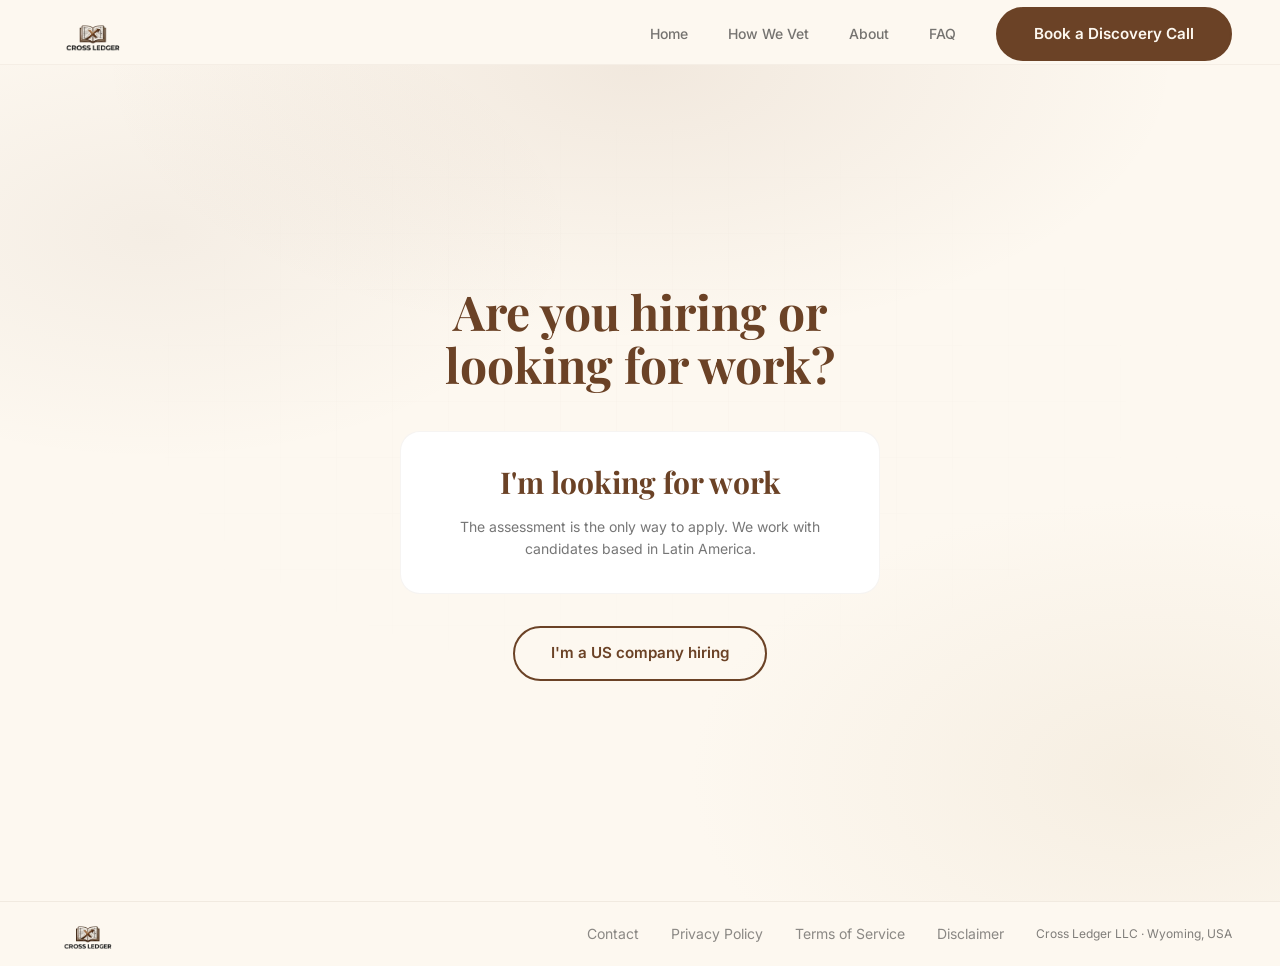
==== book/index.html @ 68eb2df6 "Route booking links through a hiring-or-candidate fork. Job candidates were filling the company Cale" ====
<!DOCTYPE html>
<html lang="en">
<head>
  <meta charset="UTF-8">
  <link rel="icon" type="image/png" href="/favicon.png">
  <link rel="apple-touch-icon" href="/apple-touch-icon.png">
  <meta name="viewport" content="width=device-width, initial-scale=1.0">
  <title>Book a Call | Cross Ledger</title>
  <meta name="description" content="Candidates apply through the assessment. US companies hiring a bookkeeper can book a discovery call.">
  <meta property="og:type" content="website">
  <meta property="og:url" content="https://crossledger.net/book">
  <meta property="og:title" content="Book a Call | Cross Ledger">
  <meta property="og:description" content="Candidates apply through the assessment. US companies hiring a bookkeeper can book a discovery call.">
  <meta property="og:image" content="https://crossledger.net/og-image.png">
  <meta property="og:image:width" content="1200">
  <meta property="og:image:height" content="630">
  <meta name="twitter:card" content="summary_large_image">
  <meta name="twitter:title" content="Book a Call | Cross Ledger">
  <meta name="twitter:description" content="Candidates apply through the assessment. US companies hiring a bookkeeper can book a discovery call.">
  <meta name="twitter:image" content="https://crossledger.net/og-image.png">
  <link rel="preconnect" href="https://fonts.googleapis.com">
  <link rel="preconnect" href="https://fonts.gstatic.com" crossorigin>
  <link rel="stylesheet" href="https://fonts.googleapis.com/css2?family=Inter:wght@400;500;600;700;800&family=Playfair+Display:wght@500;600;700;800&display=swap">
  <link rel="stylesheet" href="/tailwind.css">
  <link rel="stylesheet" href="/styles.css">
</head>
<body class="bg-cream">

  <!-- Nav -->
  <nav class="sticky top-0 z-50 bg-[#FDF8F0]/95 backdrop-blur-md border-b border-[#6B4226]/5">
    <div class="max-w-7xl mx-auto px-5 sm:px-8 lg:px-12">
      <div class="flex items-center justify-between h-16 pt-1">
        <a href="/index.html" class="flex-shrink-0">
          <img src="/logo.webp" alt="Cross Ledger" width="414" height="168" class="h-9 w-auto">
        </a>
        <div class="hidden md:flex items-center gap-10">
          <a href="/index.html" class="nav-link text-sm font-medium text-[#1a1a1a]/60 hover:text-[#6B4226] transition-colors">Home</a>
          <a href="/vetting.html" class="nav-link text-sm font-medium text-[#1a1a1a]/60 hover:text-[#6B4226] transition-colors">How We Vet</a>
          <a href="/about.html" class="nav-link text-sm font-medium text-[#1a1a1a]/60 hover:text-[#6B4226] transition-colors">About</a>
          <a href="/faq.html" class="nav-link text-sm font-medium text-[#1a1a1a]/60 hover:text-[#6B4226] transition-colors">FAQ</a>
          <a href="/book" class="btn-primary text-sm">Book a Discovery Call</a>
        </div>
        <button id="mobile-nav-toggle" class="md:hidden p-2" aria-expanded="false" aria-label="Toggle navigation">
          <svg id="menu-icon" class="w-6 h-6 text-[#6B4226]" xmlns="http://www.w3.org/2000/svg" viewBox="0 0 24 24" fill="none" stroke="currentColor" stroke-width="1.75" stroke-linecap="round" stroke-linejoin="round" aria-hidden="true"><path d="M4 6h16"/><path d="M4 12h16"/><path d="M4 18h16"/></svg>
          <svg id="close-icon" class="w-6 h-6 text-[#6B4226]" style="display:none" xmlns="http://www.w3.org/2000/svg" viewBox="0 0 24 24" fill="none" stroke="currentColor" stroke-width="1.75" stroke-linecap="round" stroke-linejoin="round" aria-hidden="true"><path d="M18 6 6 18"/><path d="m6 6 12 12"/></svg>
        </button>
      </div>
    </div>
    <div id="mobile-menu" class="mobile-menu md:hidden border-t border-[#6B4226]/5">
      <div class="px-5 py-4 space-y-1">
        <a href="/index.html" class="block py-3 text-sm font-medium text-[#1a1a1a]/60">Home</a>
        <a href="/vetting.html" class="block py-3 text-sm font-medium text-[#1a1a1a]/60">How We Vet</a>
        <a href="/about.html" class="block py-3 text-sm font-medium text-[#1a1a1a]/60">About</a>
        <a href="/faq.html" class="block py-3 text-sm font-medium text-[#1a1a1a]/60">FAQ</a>
        <a href="/book" class="btn-primary text-sm text-center block mt-3">Book a Discovery Call</a>
      </div>
    </div>
  </nav>

  <section class="hero-atmosphere py-20 sm:py-28 lg:py-32 lg:min-h-[calc(100vh-4rem)] lg:flex lg:items-center">
    <div class="max-w-xl mx-auto px-5 sm:px-8 lg:px-12 text-center w-full">
      <h1 class="text-4xl sm:text-5xl font-bold text-[#6B4226] leading-[1.1] mb-10">
        Are you hiring or looking for work?
      </h1>
      <a href="https://assessment.crossledger.net" class="card block text-center mb-8">
        <h2 class="text-2xl sm:text-3xl font-bold text-[#6B4226]">I'm looking for work</h2>
        <p class="text-sm text-[#1a1a1a]/60 mt-4 leading-relaxed">The assessment is the only way to apply. We work with candidates based in Latin America.</p>
      </a>
      <a href="https://calendly.com/fedesapuppo/30min" class="btn-secondary" target="_blank" rel="noopener">I'm a US company hiring</a>
    </div>
  </section>

  <footer class="border-t border-[#6B4226]/8 py-4">
    <div class="max-w-7xl mx-auto px-5 sm:px-8 lg:px-12">
      <div class="flex flex-col sm:flex-row justify-between items-center gap-6">
        <img src="/logo.webp" alt="Cross Ledger" width="414" height="168" loading="lazy" decoding="async" class="h-8 w-auto">
        <div class="flex flex-wrap justify-center items-center gap-x-8 gap-y-3 text-sm text-[#1a1a1a]/50">
          <a href="mailto:fedesapuppo@hotmail.com" class="hover:text-[#6B4226] transition-colors">Contact</a>
          <a href="/privacy.html" class="hover:text-[#6B4226] transition-colors">Privacy Policy</a>
          <a href="/terms.html" class="hover:text-[#6B4226] transition-colors">Terms of Service</a>
          <a href="/disclaimer.html" class="hover:text-[#6B4226] transition-colors">Disclaimer</a>
          <span class="text-xs text-[#1a1a1a]/55">Cross Ledger LLC &middot; Wyoming, USA</span>
        </div>
      </div>
    </div>
  </footer>

  <script src="/main.js"></script>
</body>
</html>
---- styles.css ----
:root {
  --cream: #FDF8F0;
  --cream-dark: #F5EDE0;
  --brown: #6B4226;
  --brown-dark: #4E2F1A;
  --brown-light: #8B5E3C;
  --brown-muted: rgba(107, 66, 38, 0.08);
  --dark: #1a1a1a;
  --white: #ffffff;
}

* { box-sizing: border-box; }

html { scroll-behavior: smooth; }

body {
  font-family: 'Inter', system-ui, -apple-system, sans-serif;
  color: var(--dark);
  background-color: var(--cream);
  margin: 0;
  -webkit-font-smoothing: antialiased;
}

h1, h2, h3, h4 {
  font-family: 'Playfair Display', Georgia, serif;
  line-height: 1.15;
}

img { max-width: 100%; height: auto; }

/* Buttons */
.btn-primary {
  background-color: var(--brown);
  color: var(--cream);
  padding: 0.875rem 2.25rem;
  border-radius: 9999px;
  font-weight: 600;
  font-size: 0.95rem;
  transition: all 0.25s ease;
  display: inline-flex;
  align-items: center;
  gap: 0.5rem;
  text-decoration: none;
  border: 2px solid var(--brown);
}

.btn-primary:hover {
  background-color: var(--brown-dark);
  border-color: var(--brown-dark);
  transform: translateY(-2px);
  box-shadow: 0 8px 24px rgba(107, 66, 38, 0.25);
}

.btn-secondary {
  background-color: transparent;
  color: var(--brown);
  padding: 0.875rem 2.25rem;
  border-radius: 9999px;
  font-weight: 600;
  font-size: 0.95rem;
  border: 2px solid var(--brown);
  transition: all 0.25s ease;
  display: inline-flex;
  align-items: center;
  gap: 0.5rem;
  text-decoration: none;
}

.btn-secondary:hover {
  background-color: var(--brown);
  color: var(--cream);
  transform: translateY(-2px);
  box-shadow: 0 8px 24px rgba(107, 66, 38, 0.15);
}

.btn-light {
  background-color: var(--cream);
  color: var(--brown);
  padding: 0.875rem 2.25rem;
  border-radius: 9999px;
  font-weight: 600;
  font-size: 0.95rem;
  transition: all 0.25s ease;
  display: inline-flex;
  align-items: center;
  gap: 0.5rem;
  text-decoration: none;
  border: 2px solid var(--cream);
}

.btn-light:hover {
  background-color: var(--white);
  transform: translateY(-2px);
  box-shadow: 0 8px 24px rgba(0, 0, 0, 0.15);
}

/* Cards */
.card {
  background-color: var(--white);
  border-radius: 1.25rem;
  padding: 2rem;
  border: 1px solid rgba(107, 66, 38, 0.06);
  transition: all 0.3s ease;
}

.card:hover {
  box-shadow: 0 12px 40px rgba(107, 66, 38, 0.1);
  transform: translateY(-4px);
}

/* Icon circles */
.icon-circle {
  width: 3.5rem;
  height: 3.5rem;
  border-radius: 1rem;
  background-color: var(--brown-muted);
  display: flex;
  align-items: center;
  justify-content: center;
  flex-shrink: 0;
  margin-bottom: 1.25rem;
}

.icon-circle svg {
  width: 1.5rem;
  height: 1.5rem;
  color: var(--brown);
  stroke-width: 1.75;
}

/* Founder photo */
.founder-photo {
  width: 9rem;
  height: 9rem;
  border-radius: 50%;
  object-fit: cover;
  display: block;
  margin: 0 auto 1.5rem;
  background-color: var(--brown-muted);
  box-shadow: 0 6px 20px rgba(107, 66, 38, 0.12);
}

/* Step numbers */
.step-number {
  width: 3.25rem;
  height: 3.25rem;
  border-radius: 50%;
  background-color: var(--brown);
  color: var(--cream);
  display: flex;
  align-items: center;
  justify-content: center;
  font-weight: 700;
  font-size: 1.125rem;
  flex-shrink: 0;
}

.step-connector {
  width: 2px;
  flex: 1;
  background: linear-gradient(to bottom, var(--brown), rgba(107, 66, 38, 0.15));
  margin: 0.5rem 0;
}

/* Trust badges */
.trust-badge {
  background-color: var(--white);
  border: 1px solid rgba(107, 66, 38, 0.08);
  border-radius: 1.25rem;
  padding: 2rem;
  text-align: center;
  transition: all 0.3s ease;
}

.trust-badge:hover {
  box-shadow: 0 8px 32px rgba(107, 66, 38, 0.1);
  transform: translateY(-2px);
}

/* FAQ accordion */
.faq-item {
  border-bottom: 1px solid rgba(107, 66, 38, 0.1);
}

.faq-question {
  cursor: pointer;
  padding: 1.5rem 0;
  display: flex;
  justify-content: space-between;
  align-items: center;
  gap: 1.5rem;
}

.faq-question h3 {
  font-family: 'Inter', sans-serif;
  font-weight: 600;
  font-size: 1.05rem;
  margin: 0;
}

.faq-chevron {
  transition: transform 0.3s ease;
  flex-shrink: 0;
  width: 1.25rem;
  height: 1.25rem;
  color: var(--brown);
}

.faq-item.open .faq-chevron {
  transform: rotate(180deg);
}

.faq-answer {
  max-height: 0;
  overflow: hidden;
  transition: max-height 0.4s ease;
}

.faq-item.open .faq-answer {
  max-height: 600px;
}

.faq-answer p {
  padding-bottom: 1.5rem;
  line-height: 1.7;
}

/* Mobile nav */
.mobile-menu {
  max-height: 0;
  overflow: hidden;
  transition: max-height 0.3s ease;
}

.mobile-menu.open {
  max-height: 400px;
}

/* Nav active */
.nav-link.active {
  color: var(--brown);
  font-weight: 600;
}

/* Image with overlay */
.img-overlay {
  position: relative;
  border-radius: 1.5rem;
  overflow: hidden;
}

.img-overlay img {
  display: block;
  width: 100%;
  height: 100%;
  object-fit: cover;
}

/* Section divider */
.section-label {
  display: inline-flex;
  align-items: center;
  gap: 0.5rem;
  font-size: 0.8rem;
  font-weight: 700;
  letter-spacing: 0.12em;
  text-transform: uppercase;
  color: var(--brown);
  margin-bottom: 1rem;
}

.section-label::before {
  content: '';
  width: 1.5rem;
  height: 2px;
  background: var(--brown);
  display: block;
}

/* Simulation cards */
.sim-card {
  background: var(--cream);
  border-radius: 1rem;
  padding: 1.5rem;
  border: 1px solid rgba(107, 66, 38, 0.08);
}

/* CTA banner */
.cta-banner {
  background: var(--brown);
  border-radius: 2rem;
  position: relative;
  overflow: hidden;
}

.cta-banner::before {
  content: '';
  position: absolute;
  top: -50%;
  right: -20%;
  width: 60%;
  height: 200%;
  background: radial-gradient(circle, rgba(255,255,255,0.06) 0%, transparent 70%);
  pointer-events: none;
}

/* Footer */
footer a { text-decoration: none; }

/* Responsive image grid */
@media (max-width: 768px) {
  .hero-split { flex-direction: column-reverse !important; }
  .hero-split > * { width: 100% !important; }
}

/* Inline icons */
.icon {
  width: 1.5rem;
  height: 1.5rem;
  stroke-width: 1.75;
  flex-shrink: 0;
}

/* Editorial pull-quote cards */
.quote-card {
  position: relative;
  padding-top: 2.75rem;
}

.quote-card::before {
  content: '\201C';
  position: absolute;
  top: 0.9rem;
  left: 1.75rem;
  font-family: 'Playfair Display', Georgia, serif;
  font-weight: 700;
  font-size: 4.5rem;
  line-height: 1;
  color: var(--brown);
  opacity: 0.14;
  pointer-events: none;
}

.quote-card h3 {
  font-family: 'Playfair Display', Georgia, serif;
  font-weight: 600;
  font-size: 1.35rem;
  line-height: 1.3;
  color: var(--brown-dark);
  margin: 0 0 0.75rem;
}

.quote-card h3::after {
  content: '\201D';
}

/* Trust badge numerals */
.trust-numeral {
  font-family: 'Playfair Display', Georgia, serif;
  font-weight: 700;
  font-size: 3.5rem;
  line-height: 1;
  color: var(--brown);
  margin-bottom: 1rem;
  letter-spacing: -0.01em;
}

/* Vetting simulation index numerals */
.sim-grid { counter-reset: sim; }

.sim-grid .sim-card { counter-increment: sim; }

.sim-card__index {
  display: inline-block;
  font-family: 'Playfair Display', Georgia, serif;
  font-weight: 700;
  font-size: 1.6rem;
  line-height: 1;
  color: var(--brown);
  padding-bottom: 0.5rem;
  margin-bottom: 0.85rem;
  border-bottom: 1px solid rgba(107, 66, 38, 0.2);
}

.sim-card__index::before {
  content: counter(sim, decimal-leading-zero);
}

/* Hero atmosphere */
.hero-atmosphere {
  position: relative;
  overflow: hidden;
}

.hero-atmosphere::before {
  content: '';
  position: absolute;
  inset: 0;
  z-index: -1;
  background:
    radial-gradient(70% 55% at 50% 0%, rgba(139, 94, 60, 0.10), transparent 60%),
    radial-gradient(60% 50% at 12% 20%, rgba(107, 66, 38, 0.06), transparent 55%),
    radial-gradient(60% 55% at 90% 85%, rgba(245, 237, 224, 0.9), transparent 60%);
  pointer-events: none;
}

.hero-atmosphere::after {
  content: '';
  position: absolute;
  inset: 0;
  z-index: -1;
  opacity: 0.4;
  background-image:
    linear-gradient(rgba(107, 66, 38, 0.035) 1px, transparent 1px),
    linear-gradient(90deg, rgba(107, 66, 38, 0.035) 1px, transparent 1px);
  background-size: 56px 56px;
  -webkit-mask-image: radial-gradient(70% 60% at 50% 40%, #000, transparent 75%);
  mask-image: radial-gradient(70% 60% at 50% 40%, #000, transparent 75%);
  pointer-events: none;
}

/* Reveal-on-scroll (JS-gated so content is visible without JS) */
.js .reveal {
  opacity: 0;
  transform: translateY(14px);
  transition:
    opacity 0.6s cubic-bezier(0.22, 1, 0.36, 1),
    transform 0.6s cubic-bezier(0.22, 1, 0.36, 1);
  transition-delay: var(--reveal-delay, 0s);
}

.js .reveal.visible {
  opacity: 1;
  transform: none;
}

/* Staggered reveals within grids */
.js .reveal-stagger > * {
  opacity: 0;
  transform: translateY(14px);
  transition:
    opacity 0.6s cubic-bezier(0.22, 1, 0.36, 1),
    transform 0.6s cubic-bezier(0.22, 1, 0.36, 1);
}

.js .reveal-stagger.visible > * {
  opacity: 1;
  transform: none;
}

.js .reveal-stagger.visible > *:nth-child(2) { transition-delay: 0.08s; }
.js .reveal-stagger.visible > *:nth-child(3) { transition-delay: 0.16s; }
.js .reveal-stagger.visible > *:nth-child(4) { transition-delay: 0.24s; }
.js .reveal-stagger.visible > *:nth-child(5) { transition-delay: 0.32s; }
.js .reveal-stagger.visible > *:nth-child(6) { transition-delay: 0.40s; }
.js .reveal-stagger.visible > *:nth-child(7) { transition-delay: 0.48s; }

/* Step connectors draw in as the step reveals */
.js .reveal .step-connector {
  transform: scaleY(0);
  transform-origin: top;
  transition: transform 0.6s cubic-bezier(0.22, 1, 0.36, 1) 0.15s;
}

.js .reveal.visible .step-connector {
  transform: scaleY(1);
}

/* Hero entrance (pure CSS, runs once on load) */
@keyframes heroRise {
  from { opacity: 0; transform: translateY(16px); }
  to { opacity: 1; transform: none; }
}

.hero-rise {
  animation: heroRise 0.7s cubic-bezier(0.22, 1, 0.36, 1) both;
  animation-delay: var(--rise-delay, 0s);
}

/* Motion off for users who prefer reduced motion */
@media (prefers-reduced-motion: reduce) {
  html { scroll-behavior: auto; }

  .js .reveal,
  .js .reveal-stagger > *,
  .js .reveal.visible,
  .js .reveal-stagger.visible > * {
    opacity: 1 !important;
    transform: none !important;
    transition: none !important;
  }

  .js .reveal .step-connector,
  .js .reveal.visible .step-connector {
    transform: none !important;
    transition: none !important;
  }

  .hero-rise {
    animation: none !important;
  }
}
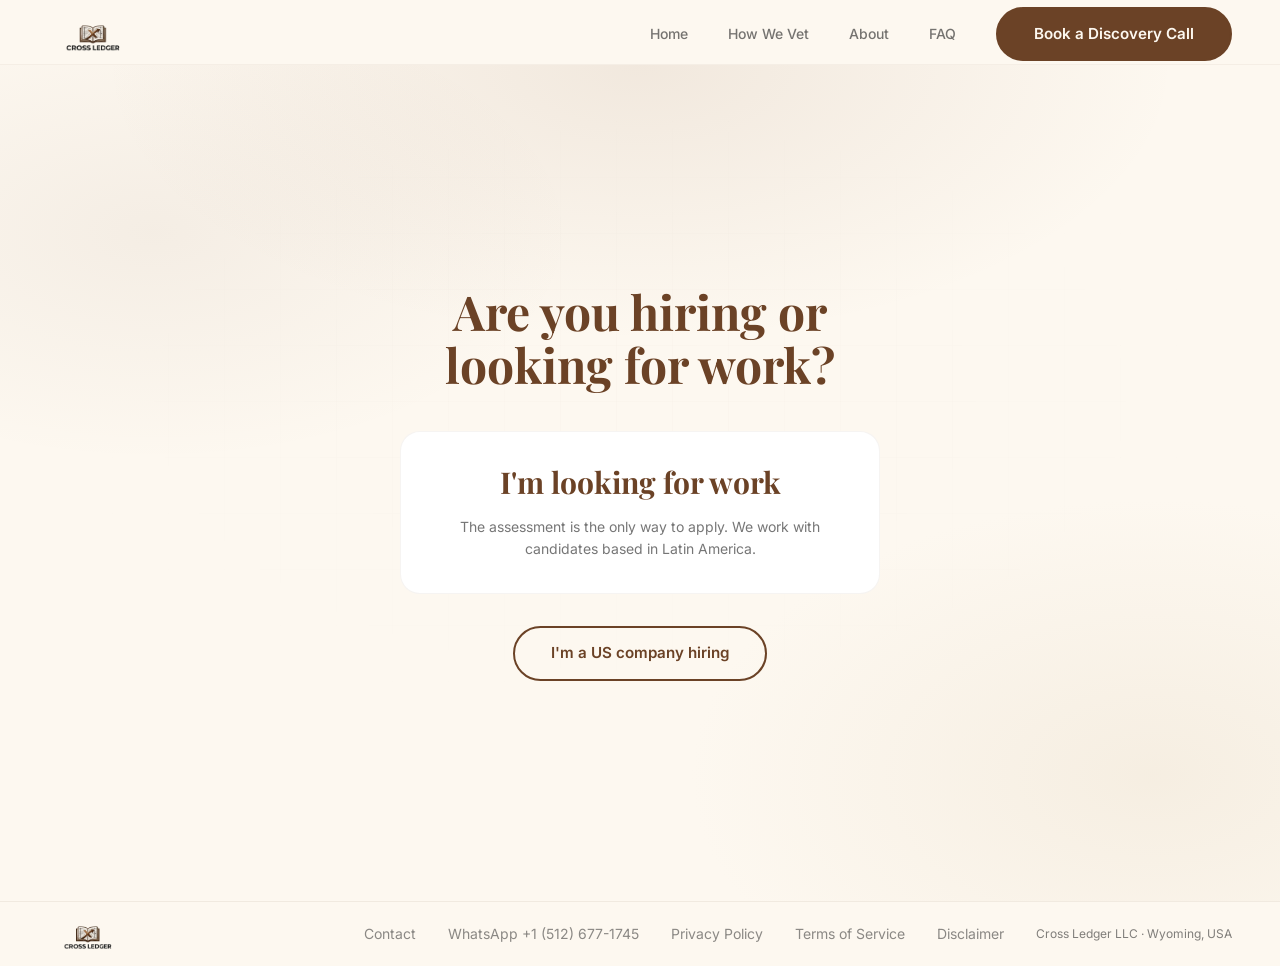
==== commit 2eea46f9: "Add a WhatsApp contact next to the footer email link. Co-authored-by: Federico Sapuppo <fedesapuppo@" ====
--- a/book/index.html
+++ b/book/index.html
@@ -76,6 +76,7 @@
         <img src="/logo.webp" alt="Cross Ledger" width="414" height="168" loading="lazy" decoding="async" class="h-8 w-auto">
         <div class="flex flex-wrap justify-center items-center gap-x-8 gap-y-3 text-sm text-[#1a1a1a]/50">
           <a href="mailto:fedesapuppo@hotmail.com" class="hover:text-[#6B4226] transition-colors">Contact</a>
+          <a href="https://wa.me/15126771745" target="_blank" rel="noopener" class="hover:text-[#6B4226] transition-colors">WhatsApp +1 (512) 677-1745</a>
           <a href="/privacy.html" class="hover:text-[#6B4226] transition-colors">Privacy Policy</a>
           <a href="/terms.html" class="hover:text-[#6B4226] transition-colors">Terms of Service</a>
           <a href="/disclaimer.html" class="hover:text-[#6B4226] transition-colors">Disclaimer</a>
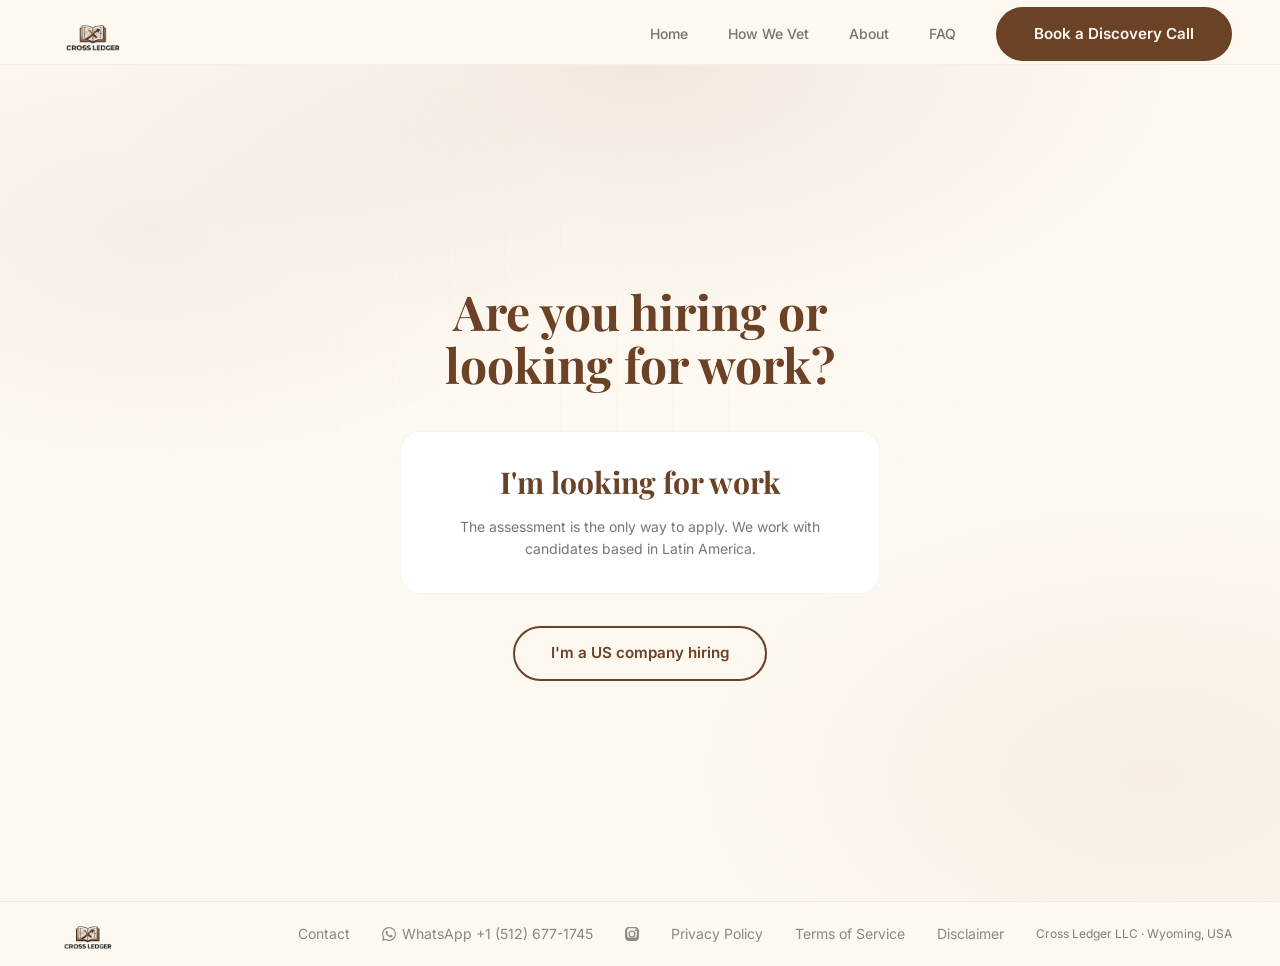
==== commit 3f621e9d: "Add an Instagram icon to the footer contact list. Co-authored-by: Federico Sapuppo <fedesapuppo@hotm" ====
--- a/book/index.html
+++ b/book/index.html
@@ -76,7 +76,8 @@
         <img src="/logo.webp" alt="Cross Ledger" width="414" height="168" loading="lazy" decoding="async" class="h-8 w-auto">
         <div class="flex flex-wrap justify-center items-center gap-x-8 gap-y-3 text-sm text-[#1a1a1a]/50">
           <a href="mailto:fedesapuppo@hotmail.com" class="hover:text-[#6B4226] transition-colors">Contact</a>
-          <a href="https://wa.me/15126771745" target="_blank" rel="noopener" class="hover:text-[#6B4226] transition-colors">WhatsApp +1 (512) 677-1745</a>
+          <a href="https://wa.me/15126771745" target="_blank" rel="noopener" class="inline-flex items-center gap-1.5 hover:text-[#6B4226] transition-colors"><svg xmlns="http://www.w3.org/2000/svg" viewBox="0 0 24 24" fill="currentColor" class="w-3.5 h-3.5" aria-hidden="true"><path d="M17.472 14.382c-.297-.149-1.758-.867-2.03-.967-.273-.099-.471-.148-.67.15-.197.297-.767.966-.94 1.164-.173.199-.347.223-.644.075-.297-.15-1.255-.463-2.39-1.475-.883-.788-1.48-1.761-1.653-2.059-.173-.297-.018-.458.13-.606.134-.133.298-.347.446-.52.149-.174.198-.298.298-.497.099-.198.05-.371-.025-.52-.075-.149-.669-1.612-.916-2.207-.242-.579-.487-.5-.669-.51-.173-.008-.371-.01-.57-.01-.198 0-.52.074-.792.372-.272.297-1.04 1.016-1.04 2.479 0 1.462 1.065 2.875 1.213 3.074.149.198 2.096 3.2 5.077 4.487.709.306 1.262.489 1.694.625.712.227 1.36.195 1.871.118.571-.085 1.758-.719 2.006-1.413.248-.694.248-1.289.173-1.413-.074-.124-.272-.198-.57-.347m-5.421 7.403h-.004a9.87 9.87 0 0 1-5.031-1.378l-.361-.214-3.741.982.998-3.648-.235-.374a9.86 9.86 0 0 1-1.51-5.26c.001-5.45 4.436-9.884 9.888-9.884 2.64 0 5.122 1.03 6.988 2.898a9.825 9.825 0 0 1 2.893 6.994c-.003 5.45-4.435 9.884-9.885 9.884m8.413-18.297A11.815 11.815 0 0 0 12.05 0C5.495 0 .16 5.335.157 11.892c0 2.096.547 4.142 1.588 5.945L.057 24l6.305-1.654a11.882 11.882 0 0 0 5.683 1.448h.005c6.554 0 11.89-5.335 11.893-11.893a11.821 11.821 0 0 0-3.48-8.413z"/></svg>WhatsApp +1 (512) 677-1745</a>
+          <a href="https://www.instagram.com/crossledger.accountants/" target="_blank" rel="noopener" aria-label="Instagram" class="inline-flex items-center hover:text-[#6B4226] transition-colors"><svg xmlns="http://www.w3.org/2000/svg" viewBox="0 0 24 24" fill="currentColor" class="w-3.5 h-3.5" aria-hidden="true"><path d="M12 0C8.74 0 8.333.015 7.053.072 5.775.132 4.905.333 4.14.63a5.89 5.89 0 0 0-2.126 1.384A5.89 5.89 0 0 0 .63 4.14C.333 4.905.131 5.775.072 7.053.012 8.333 0 8.74 0 12s.015 3.667.072 4.947c.06 1.277.261 2.148.558 2.913a5.89 5.89 0 0 0 1.384 2.126A5.89 5.89 0 0 0 4.14 23.37c.766.296 1.636.499 2.913.558C8.333 23.988 8.74 24 12 24s3.667-.015 4.947-.072c1.277-.06 2.148-.262 2.913-.558a5.89 5.89 0 0 0 2.126-1.384 5.89 5.89 0 0 0 1.384-2.126c.296-.765.499-1.636.558-2.913.06-1.28.072-1.687.072-4.947s-.015-3.667-.072-4.947c-.06-1.277-.262-2.149-.558-2.913a5.89 5.89 0 0 0-1.384-2.126A5.89 5.89 0 0 0 19.86.63c-.765-.297-1.636-.499-2.913-.558C15.667.012 15.26 0 12 0zm0 2.16c2.67 0 2.987.01 4.04.059.976.045 1.504.207 1.857.344.467.182.8.398 1.15.748.35.35.566.683.748 1.15.137.353.3.881.344 1.857.048 1.054.058 1.37.058 4.04s-.01 2.986-.058 4.04c-.045.976-.207 1.504-.344 1.857-.182.466-.399.8-.748 1.15-.35.35-.683.566-1.15.748-.353.137-.882.3-1.857.344-1.054.048-1.37.058-4.04.058s-2.987-.01-4.04-.058c-.976-.045-1.504-.207-1.857-.344-.467-.182-.8-.398-1.15-.748-.35-.35-.566-.683-.748-1.15-.137-.353-.3-.881-.344-1.857-.048-1.054-.058-1.37-.058-4.04s.01-2.986.058-4.04c.045-.976.207-1.504.344-1.857.182-.466.399-.8.748-1.15.35-.35.683-.566 1.15-.748.353-.137.882-.3 1.857-.344 1.053-.048 1.37-.058 4.04-.058zM12 5.838a6.162 6.162 0 1 0 0 12.324 6.162 6.162 0 0 0 0-12.324zM12 16a4 4 0 1 1 0-8 4 4 0 0 1 0 8zm6.406-11.845a1.44 1.44 0 1 0 0 2.881 1.44 1.44 0 0 0 0-2.881z"/></svg></a>
           <a href="/privacy.html" class="hover:text-[#6B4226] transition-colors">Privacy Policy</a>
           <a href="/terms.html" class="hover:text-[#6B4226] transition-colors">Terms of Service</a>
           <a href="/disclaimer.html" class="hover:text-[#6B4226] transition-colors">Disclaimer</a>
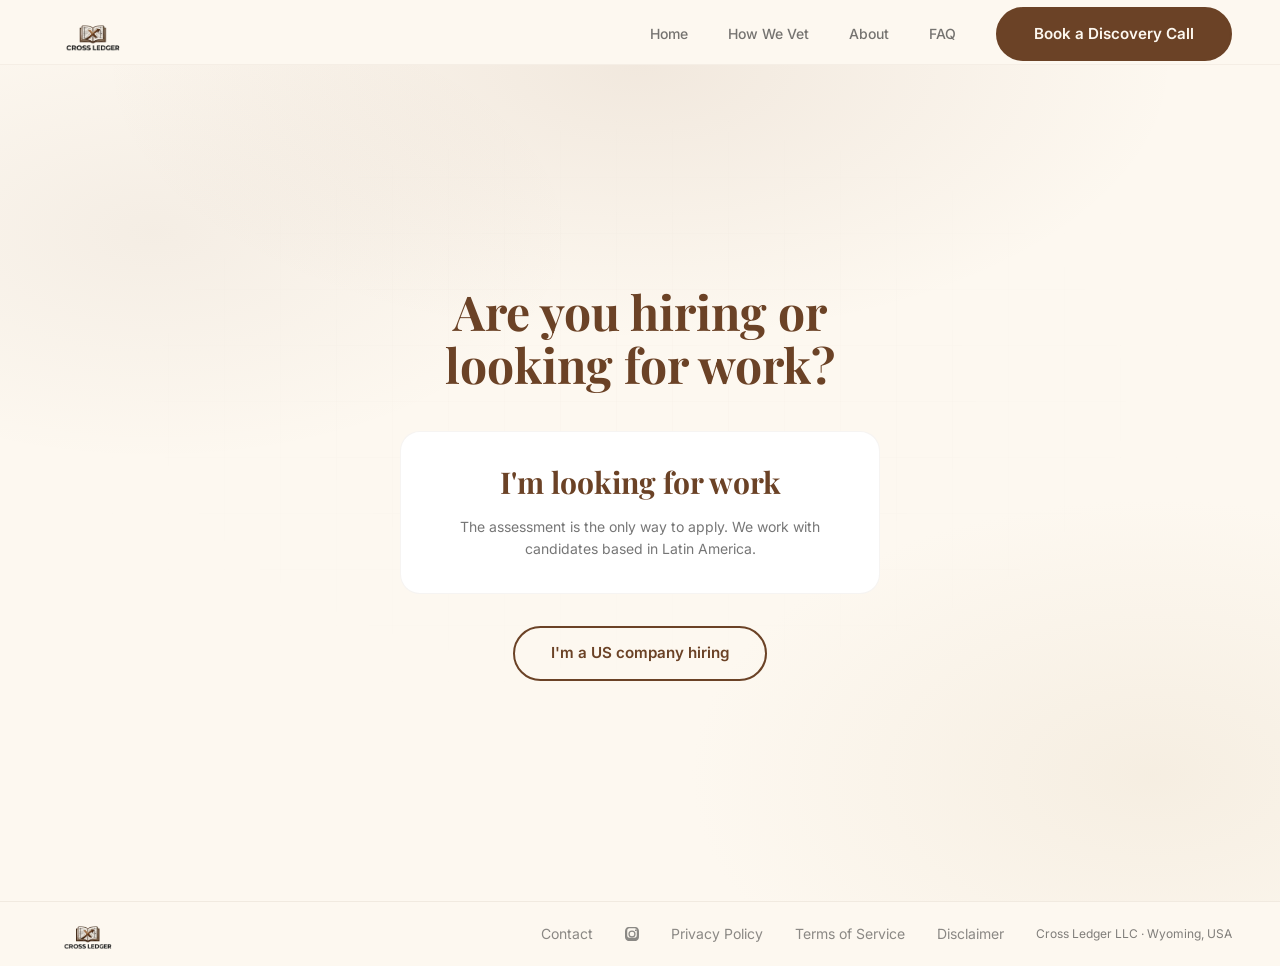
==== commit d28e8752: "Remove the WhatsApp contact from the footer. Co-authored-by: Federico Sapuppo <fedesapuppo@hotmail.c" ====
--- a/book/index.html
+++ b/book/index.html
@@ -76,7 +76,6 @@
         <img src="/logo.webp" alt="Cross Ledger" width="414" height="168" loading="lazy" decoding="async" class="h-8 w-auto">
         <div class="flex flex-wrap justify-center items-center gap-x-8 gap-y-3 text-sm text-[#1a1a1a]/50">
           <a href="mailto:fedesapuppo@hotmail.com" class="hover:text-[#6B4226] transition-colors">Contact</a>
-          <a href="https://wa.me/15126771745" target="_blank" rel="noopener" class="inline-flex items-center gap-1.5 hover:text-[#6B4226] transition-colors"><svg xmlns="http://www.w3.org/2000/svg" viewBox="0 0 24 24" fill="currentColor" class="w-3.5 h-3.5" aria-hidden="true"><path d="M17.472 14.382c-.297-.149-1.758-.867-2.03-.967-.273-.099-.471-.148-.67.15-.197.297-.767.966-.94 1.164-.173.199-.347.223-.644.075-.297-.15-1.255-.463-2.39-1.475-.883-.788-1.48-1.761-1.653-2.059-.173-.297-.018-.458.13-.606.134-.133.298-.347.446-.52.149-.174.198-.298.298-.497.099-.198.05-.371-.025-.52-.075-.149-.669-1.612-.916-2.207-.242-.579-.487-.5-.669-.51-.173-.008-.371-.01-.57-.01-.198 0-.52.074-.792.372-.272.297-1.04 1.016-1.04 2.479 0 1.462 1.065 2.875 1.213 3.074.149.198 2.096 3.2 5.077 4.487.709.306 1.262.489 1.694.625.712.227 1.36.195 1.871.118.571-.085 1.758-.719 2.006-1.413.248-.694.248-1.289.173-1.413-.074-.124-.272-.198-.57-.347m-5.421 7.403h-.004a9.87 9.87 0 0 1-5.031-1.378l-.361-.214-3.741.982.998-3.648-.235-.374a9.86 9.86 0 0 1-1.51-5.26c.001-5.45 4.436-9.884 9.888-9.884 2.64 0 5.122 1.03 6.988 2.898a9.825 9.825 0 0 1 2.893 6.994c-.003 5.45-4.435 9.884-9.885 9.884m8.413-18.297A11.815 11.815 0 0 0 12.05 0C5.495 0 .16 5.335.157 11.892c0 2.096.547 4.142 1.588 5.945L.057 24l6.305-1.654a11.882 11.882 0 0 0 5.683 1.448h.005c6.554 0 11.89-5.335 11.893-11.893a11.821 11.821 0 0 0-3.48-8.413z"/></svg>WhatsApp +1 (512) 677-1745</a>
           <a href="https://www.instagram.com/crossledger.accountants/" target="_blank" rel="noopener" aria-label="Instagram" class="inline-flex items-center hover:text-[#6B4226] transition-colors"><svg xmlns="http://www.w3.org/2000/svg" viewBox="0 0 24 24" fill="currentColor" class="w-3.5 h-3.5" aria-hidden="true"><path d="M12 0C8.74 0 8.333.015 7.053.072 5.775.132 4.905.333 4.14.63a5.89 5.89 0 0 0-2.126 1.384A5.89 5.89 0 0 0 .63 4.14C.333 4.905.131 5.775.072 7.053.012 8.333 0 8.74 0 12s.015 3.667.072 4.947c.06 1.277.261 2.148.558 2.913a5.89 5.89 0 0 0 1.384 2.126A5.89 5.89 0 0 0 4.14 23.37c.766.296 1.636.499 2.913.558C8.333 23.988 8.74 24 12 24s3.667-.015 4.947-.072c1.277-.06 2.148-.262 2.913-.558a5.89 5.89 0 0 0 2.126-1.384 5.89 5.89 0 0 0 1.384-2.126c.296-.765.499-1.636.558-2.913.06-1.28.072-1.687.072-4.947s-.015-3.667-.072-4.947c-.06-1.277-.262-2.149-.558-2.913a5.89 5.89 0 0 0-1.384-2.126A5.89 5.89 0 0 0 19.86.63c-.765-.297-1.636-.499-2.913-.558C15.667.012 15.26 0 12 0zm0 2.16c2.67 0 2.987.01 4.04.059.976.045 1.504.207 1.857.344.467.182.8.398 1.15.748.35.35.566.683.748 1.15.137.353.3.881.344 1.857.048 1.054.058 1.37.058 4.04s-.01 2.986-.058 4.04c-.045.976-.207 1.504-.344 1.857-.182.466-.399.8-.748 1.15-.35.35-.683.566-1.15.748-.353.137-.882.3-1.857.344-1.054.048-1.37.058-4.04.058s-2.987-.01-4.04-.058c-.976-.045-1.504-.207-1.857-.344-.467-.182-.8-.398-1.15-.748-.35-.35-.566-.683-.748-1.15-.137-.353-.3-.881-.344-1.857-.048-1.054-.058-1.37-.058-4.04s.01-2.986.058-4.04c.045-.976.207-1.504.344-1.857.182-.466.399-.8.748-1.15.35-.35.683-.566 1.15-.748.353-.137.882-.3 1.857-.344 1.053-.048 1.37-.058 4.04-.058zM12 5.838a6.162 6.162 0 1 0 0 12.324 6.162 6.162 0 0 0 0-12.324zM12 16a4 4 0 1 1 0-8 4 4 0 0 1 0 8zm6.406-11.845a1.44 1.44 0 1 0 0 2.881 1.44 1.44 0 0 0 0-2.881z"/></svg></a>
           <a href="/privacy.html" class="hover:text-[#6B4226] transition-colors">Privacy Policy</a>
           <a href="/terms.html" class="hover:text-[#6B4226] transition-colors">Terms of Service</a>
